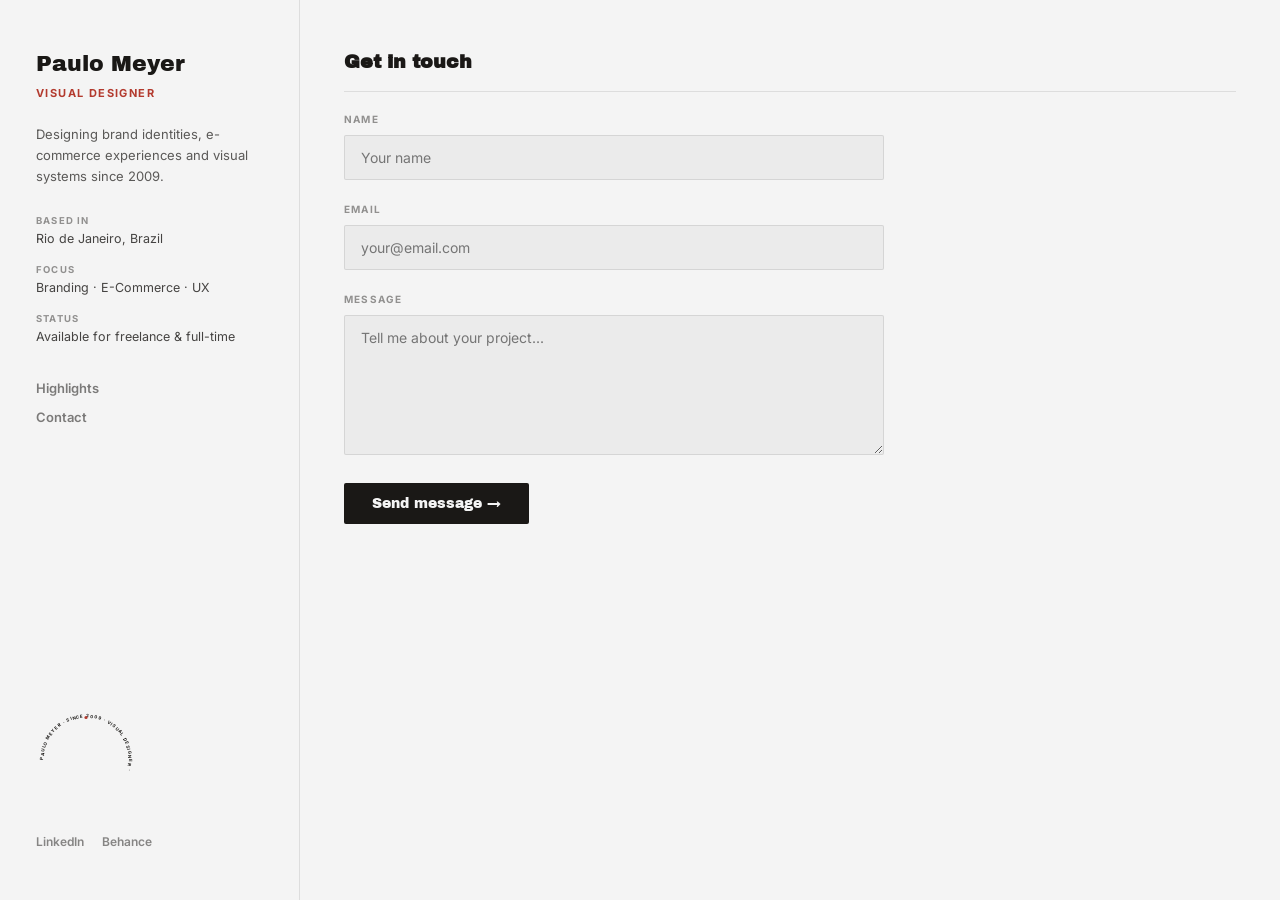
==== contact.html @ 8822cec5 "#atualização claude 25-07" ====
<!DOCTYPE html>
<html lang="en">
<head>
<meta charset="UTF-8">
<meta name="viewport" content="width=device-width, initial-scale=1.0">
<title>Contact — Paulo Meyer</title>
<link rel="preconnect" href="https://fonts.googleapis.com">
<link rel="preconnect" href="https://fonts.gstatic.com" crossorigin>
<link href="https://fonts.googleapis.com/css2?family=Archivo+Black&family=Inter:wght@400;500;600;700&display=swap" rel="stylesheet">
<link rel="stylesheet" href="css/style.css">
</head>
<body>
<div class="shell">
  <aside class="sidebar">
    <div class="sb-top">
      <a href="index.html" class="site-name">Paulo Meyer</a>
      <div class="role">Visual Designer</div>
      <p class="bio">Designing brand identities, e-commerce experiences and visual systems since 2009.</p>
      <div class="sb-meta">
        <span class="k">Based in</span><span>Rio de Janeiro, Brazil</span>
        <span class="k">Focus</span><span>Branding · E-Commerce · UX</span>
        <span class="k">Status</span><span>Available for freelance &amp; full-time</span>
      </div>
      <nav class="sb-nav">
        <a href="index.html#highlights">Highlights</a>
        <!-- <a href="index.html#ux">UX Case Study</a> -->
        <a href="contact.html">Contact</a>
      </nav>
    </div>
    <div class="sb-bottom">
      <div class="stamp" aria-hidden="true">
        <svg viewBox="0 0 160 160" xmlns="http://www.w3.org/2000/svg">
          <path id="circlePath" d="M80,80 m-68,0 a68,68 0 1,1 136,0 a68,68 0 1,1 -136,0" fill="none"/>
          <text><textPath href="#circlePath" startOffset="0%">PAULO MEYER · SINCE 2009 · VISUAL DESIGNER · </textPath></text>
          <circle class="dot" cx="80" cy="12" r="2.5"/>
        </svg>
      </div>
      <div class="socials">
        <a href="https://www.linkedin.com/in/paulo-meyer/" target="_blank" rel="noopener">LinkedIn</a>
        <a href="https://www.behance.net/pxhx" target="_blank" rel="noopener">Behance</a>
      </div>
    </div>
  </aside>
  <main>

    <section style="margin-bottom:0;">
      <div class="section-head">
        <h2>Get in touch</h2>
      </div>
      <form name="contact" method="POST" data-netlify="true" netlify-honeypot="bot-field" class="contact-form">
        <input type="hidden" name="form-name" value="contact">
        <div style="display:none"><label>Skip this: <input name="bot-field"></label></div>

        <div class="form-group">
          <label for="name">Name</label>
          <input type="text" id="name" name="name" required placeholder="Your name">
        </div>

        <div class="form-group">
          <label for="email">Email</label>
          <input type="email" id="email" name="email" required placeholder="your@email.com">
        </div>

        <div class="form-group">
          <label for="message">Message</label>
          <textarea id="message" name="message" rows="6" required placeholder="Tell me about your project..."></textarea>
        </div>

        <button type="submit" class="btn">Send message →</button>
      </form>
    </section>

  </main>
</div>
<script src="js/script.js"></script>
</body>
</html>
---- css/style.css ----
:root{
  --paper:#F4F4F4;
  --paper-deep:#EBEBEB;
  --ink:#1A1816;
  --brick:#B33A2E;
  --line:rgba(26,24,22,0.10);
}
*{box-sizing:border-box; margin:0; padding:0;}
html{scroll-behavior:smooth;}
body{
  background:var(--paper);
  color:var(--ink);
  font-family:'Inter', sans-serif;
  line-height:1.5;
  -webkit-font-smoothing:antialiased;
}
a{color:inherit; text-decoration:none;}

/* ── Layout ── */
.shell{
  display:grid;
  grid-template-columns:300px 1fr;
  min-height:100vh;
}

/* ── Sidebar ── */
.sidebar{
  border-right:1px solid var(--line);
  padding:48px 36px;
  position:sticky;
  top:0;
  height:100vh;
  display:flex;
  flex-direction:column;
  justify-content:space-between;
  overflow-y:auto;
}
a.site-name{
  font-family:'Archivo Black', sans-serif;
  font-size:22px;
  display:block;
  margin-bottom:4px;
  transition:color .2s;
}
a.site-name:hover{color:var(--brick);}
.role{
  font-size:11px;
  font-weight:700;
  text-transform:uppercase;
  letter-spacing:1.4px;
  color:var(--brick);
  margin-bottom:22px;
}
.bio{
  font-size:13px;
  opacity:0.70;
  margin-bottom:26px;
  line-height:1.65;
}
.sb-meta{font-size:12.5px; margin-bottom:4px;}
.sb-meta .k{
  font-weight:700;
  opacity:0.45;
  text-transform:uppercase;
  font-size:9.5px;
  letter-spacing:1.2px;
  display:block;
  margin-top:14px;
  margin-bottom:2px;
}
.sb-meta span{opacity:0.80;}
.sb-nav{margin-top:32px;}
.sb-nav a{
  display:block;
  font-size:13px;
  font-weight:600;
  opacity:0.55;
  margin-bottom:10px;
  transition:opacity .2s, color .2s;
}
.sb-nav a:hover{opacity:1; color:var(--brick);}

/* ── Stamp (spinning circle) ── */
.sb-bottom{margin-top:40px;}

@keyframes spin-stamp{
  from{transform:rotate(0deg);}
  to{transform:rotate(360deg);}
}
.stamp{
  width:100px; height:100px;
  display:flex; align-items:center; justify-content:center;
  margin-bottom:18px;
  cursor:default;
}
.stamp svg{
  width:100%; height:100%;
  animation:spin-stamp 14s linear infinite;
  transform-origin:center;
}
.stamp:hover svg{animation-duration:4s;}
.stamp text{
  font-family:'Inter', sans-serif;
  font-size:7px;
  font-weight:700;
  letter-spacing:1.5px;
  text-transform:uppercase;
  fill:var(--ink);
}
.stamp .dot{fill:var(--brick);}

.socials a{
  font-size:12px;
  font-weight:600;
  opacity:0.50;
  margin-right:14px;
  transition:opacity .2s, color .2s;
}
.socials a:hover{opacity:1; color:var(--brick);}

/* ── Main ── */
main{padding:48px 44px 80px;}
section{margin-bottom:60px;}

.section-head{
  display:flex; justify-content:space-between; align-items:baseline;
  margin-bottom:20px;
  padding-bottom:14px;
  border-bottom:1px solid var(--line);
}
.section-head h2{
  font-family:'Archivo Black', sans-serif;
  font-size:19px;
}
.section-head .tag{
  font-size:11px; font-weight:700; text-transform:uppercase;
  letter-spacing:1.2px; color:var(--brick);
}

/* ── Filter bar ── */
.filter-bar{
  display:flex; gap:8px; flex-wrap:wrap;
  margin-bottom:22px;
}
.filter-btn{
  font-family:'Inter', sans-serif;
  font-size:12px; font-weight:700;
  text-transform:uppercase; letter-spacing:0.8px;
  padding:7px 14px;
  border:1.5px solid var(--line);
  background:transparent; color:var(--ink);
  cursor:pointer; border-radius:2px;
  opacity:0.6; transition:all .18s;
}
.filter-btn:hover{opacity:1; border-color:var(--ink);}
.filter-btn.active{
  background:var(--ink); color:var(--paper);
  border-color:var(--ink); opacity:1;
}

/* ── Grid ── */
.grid{
  display:grid;
  grid-template-columns:repeat(3,1fr);
  gap:14px;
}
.card{
  position:relative; overflow:hidden;
  cursor:pointer; background:var(--paper-deep);
  border:1px solid var(--line); aspect-ratio:4/3;
  display:block; transition:opacity .2s;
}
.card.hidden{display:none;}
.card img{
  width:100%; height:100%;
  object-fit:cover; display:block;
  transition:transform .45s ease;
}
.card:hover img{transform:scale(1.05);}
.card .label{
  position:absolute; left:0; bottom:0; right:0;
  padding:12px 14px;
  background:linear-gradient(to top, rgba(26,24,22,0.88) 0%, rgba(26,24,22,0) 100%);
  color:#F4F4F4;
  opacity:0; transform:translateY(6px);
  transition:opacity .2s ease, transform .2s ease;
}
.card:hover .label{opacity:1; transform:translateY(0);}
.card .label .ptitle{font-weight:700; font-size:13px; line-height:1.2;}
.card .label .ptype{font-size:10px; opacity:0.72; text-transform:uppercase; letter-spacing:0.5px; margin-top:2px;}

/* ── UX placeholder ── */
.ux-slot{
  border:1.5px dashed var(--line);
  padding:52px 32px; text-align:center;
  background:var(--paper-deep);
}
.ux-slot .ux-eyebrow{
  font-size:10px; font-weight:700; text-transform:uppercase;
  letter-spacing:1.4px; color:var(--brick); margin-bottom:10px;
}
.ux-slot h3{font-family:'Archivo Black', sans-serif; font-size:18px; margin-bottom:8px;}
.ux-slot p{font-size:13px; opacity:0.6; max-width:360px; margin:0 auto;}

/* ── CTA ── */
.cta{border-top:1px solid var(--line); padding-top:22px;}
.cta p{font-size:11px; opacity:0.50; margin-bottom:14px; text-transform:uppercase; letter-spacing:1px; font-weight:700;}
.btn{
  display:inline-block;
  font-family:'Archivo Black', sans-serif;
  font-size:14px; padding:13px 28px;
  background:var(--ink); color:var(--paper);
  border-radius:2px; transition:background .2s;
  border:none; cursor:pointer;
}
.btn:hover{background:var(--brick);}

/* ── Project page ── */
.project-back{margin-bottom:40px;}
.project-back a{
  font-size:12px; font-weight:700;
  text-transform:uppercase; letter-spacing:1px;
  opacity:0.45; transition:opacity .2s, color .2s;
}
.project-back a:hover{opacity:1; color:var(--brick);}

.project-header{margin-bottom:48px;}
.project-header h1{
  font-family:'Archivo Black', sans-serif;
  font-size:42px; line-height:1.05;
  margin:14px 0 16px; letter-spacing:-0.5px;
}
.project-header .desc{
  font-size:15px; opacity:0.70;
  max-width:560px; line-height:1.65;
}
.project-tags{display:flex; gap:8px; flex-wrap:wrap; margin-bottom:4px;}
.project-tags span{
  font-size:11px; font-weight:700;
  text-transform:uppercase; letter-spacing:0.8px;
  padding:5px 12px;
  border:1.5px solid var(--line);
  color:var(--ink); opacity:0.70;
}

.project-gallery{display:flex; flex-direction:column; gap:0;}
.project-gallery img{width:100%; display:block;}

/* ── Contact form ── */
.contact-form{max-width:540px;}
.form-group{margin-bottom:22px;}
.form-group label{
  display:block;
  font-size:10px; font-weight:700;
  text-transform:uppercase; letter-spacing:1.2px;
  opacity:0.45; margin-bottom:8px;
}
.form-group input,
.form-group textarea{
  width:100%;
  background:var(--paper-deep);
  border:1.5px solid var(--line);
  padding:13px 16px;
  font-family:'Inter', sans-serif;
  font-size:14px; color:var(--ink);
  border-radius:2px; outline:none;
  transition:border-color .2s;
}
.form-group input:focus,
.form-group textarea:focus{border-color:var(--ink);}
.form-group textarea{resize:vertical; min-height:140px;}

/* ── Responsive ── */
@media(max-width:900px){
  .shell{grid-template-columns:1fr;}
  .sidebar{position:relative; height:auto; border-right:none; border-bottom:1px solid var(--line); padding:32px 24px;}
  main{padding:32px 24px 60px;}
  .grid{grid-template-columns:repeat(2,1fr);}
  .sb-bottom{display:flex; align-items:center; gap:20px; margin-top:28px;}
  .stamp{margin-bottom:0;}
  .project-header h1{font-size:30px;}
}
@media(max-width:520px){.grid{grid-template-columns:1fr;}}
:focus-visible{outline:2px solid var(--brick); outline-offset:3px;}
@media(prefers-reduced-motion:reduce){
  *{transition:none !important;}
  .stamp svg{animation:none !important;}
  html{scroll-behavior:auto;}
}
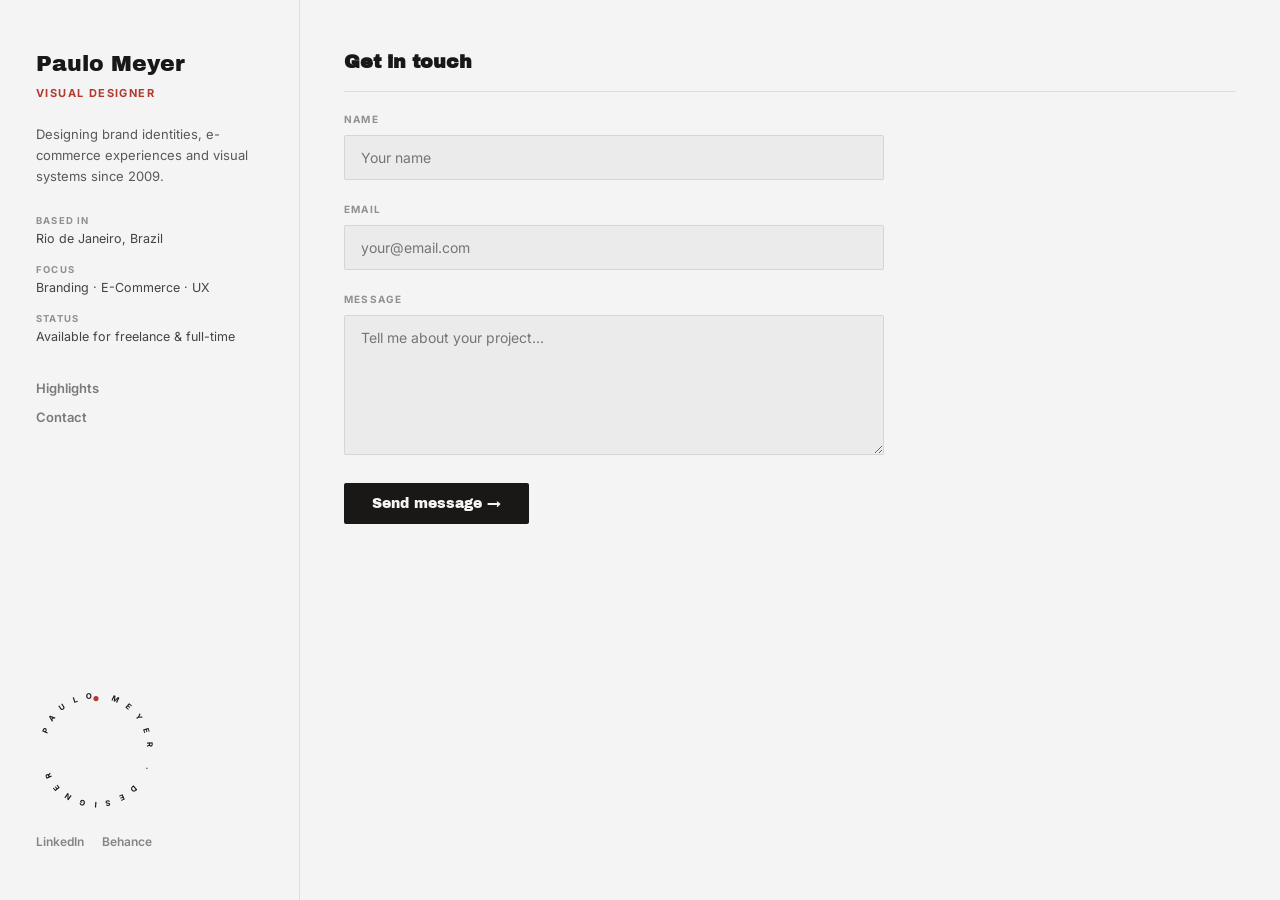
==== commit a521609f: "#atualizações finais 25" ====
--- a/contact.html
+++ b/contact.html
@@ -29,10 +29,10 @@
     </div>
     <div class="sb-bottom">
       <div class="stamp" aria-hidden="true">
-        <svg viewBox="0 0 160 160" xmlns="http://www.w3.org/2000/svg">
-          <path id="circlePath" d="M80,80 m-68,0 a68,68 0 1,1 136,0 a68,68 0 1,1 -136,0" fill="none"/>
-          <text><textPath href="#circlePath" startOffset="0%">PAULO MEYER · SINCE 2009 · VISUAL DESIGNER · </textPath></text>
-          <circle class="dot" cx="80" cy="12" r="2.5"/>
+        <svg viewBox="0 0 140 140" xmlns="http://www.w3.org/2000/svg">
+          <path id="circlePath" d="M70,70 m-60,0 a60,60 0 1,1 120,0 a60,60 0 1,1 -120,0" fill="none"/>
+          <text><textPath href="#circlePath" startOffset="5%">PAULO MEYER · DESIGNER ·</textPath></text>
+          <circle class="dot" cx="70" cy="10" r="3"/>
         </svg>
       </div>
       <div class="socials">
@@ -42,34 +42,26 @@
     </div>
   </aside>
   <main>
-
     <section style="margin-bottom:0;">
-      <div class="section-head">
-        <h2>Get in touch</h2>
-      </div>
+      <div class="section-head"><h2>Get in touch</h2></div>
       <form name="contact" method="POST" data-netlify="true" netlify-honeypot="bot-field" class="contact-form">
         <input type="hidden" name="form-name" value="contact">
-        <div style="display:none"><label>Skip this: <input name="bot-field"></label></div>
-
+        <div style="display:none"><label>Skip: <input name="bot-field"></label></div>
         <div class="form-group">
           <label for="name">Name</label>
           <input type="text" id="name" name="name" required placeholder="Your name">
         </div>
-
         <div class="form-group">
           <label for="email">Email</label>
           <input type="email" id="email" name="email" required placeholder="your@email.com">
         </div>
-
         <div class="form-group">
           <label for="message">Message</label>
           <textarea id="message" name="message" rows="6" required placeholder="Tell me about your project..."></textarea>
         </div>
-
         <button type="submit" class="btn">Send message →</button>
       </form>
     </section>
-
   </main>
 </div>
 <script src="js/script.js"></script>
--- a/css/style.css
+++ b/css/style.css
@@ -89,22 +89,22 @@
   to{transform:rotate(360deg);}
 }
 .stamp{
-  width:100px; height:100px;
+  width:120px; height:120px;
   display:flex; align-items:center; justify-content:center;
   margin-bottom:18px;
   cursor:default;
 }
 .stamp svg{
   width:100%; height:100%;
-  animation:spin-stamp 14s linear infinite;
+  animation:spin-stamp 12s linear infinite;
   transform-origin:center;
 }
-.stamp:hover svg{animation-duration:4s;}
+.stamp:hover svg{animation-duration:3s;}
 .stamp text{
   font-family:'Inter', sans-serif;
-  font-size:7px;
+  font-size:9px;
   font-weight:700;
-  letter-spacing:1.5px;
+  letter-spacing:10px;
   text-transform:uppercase;
   fill:var(--ink);
 }
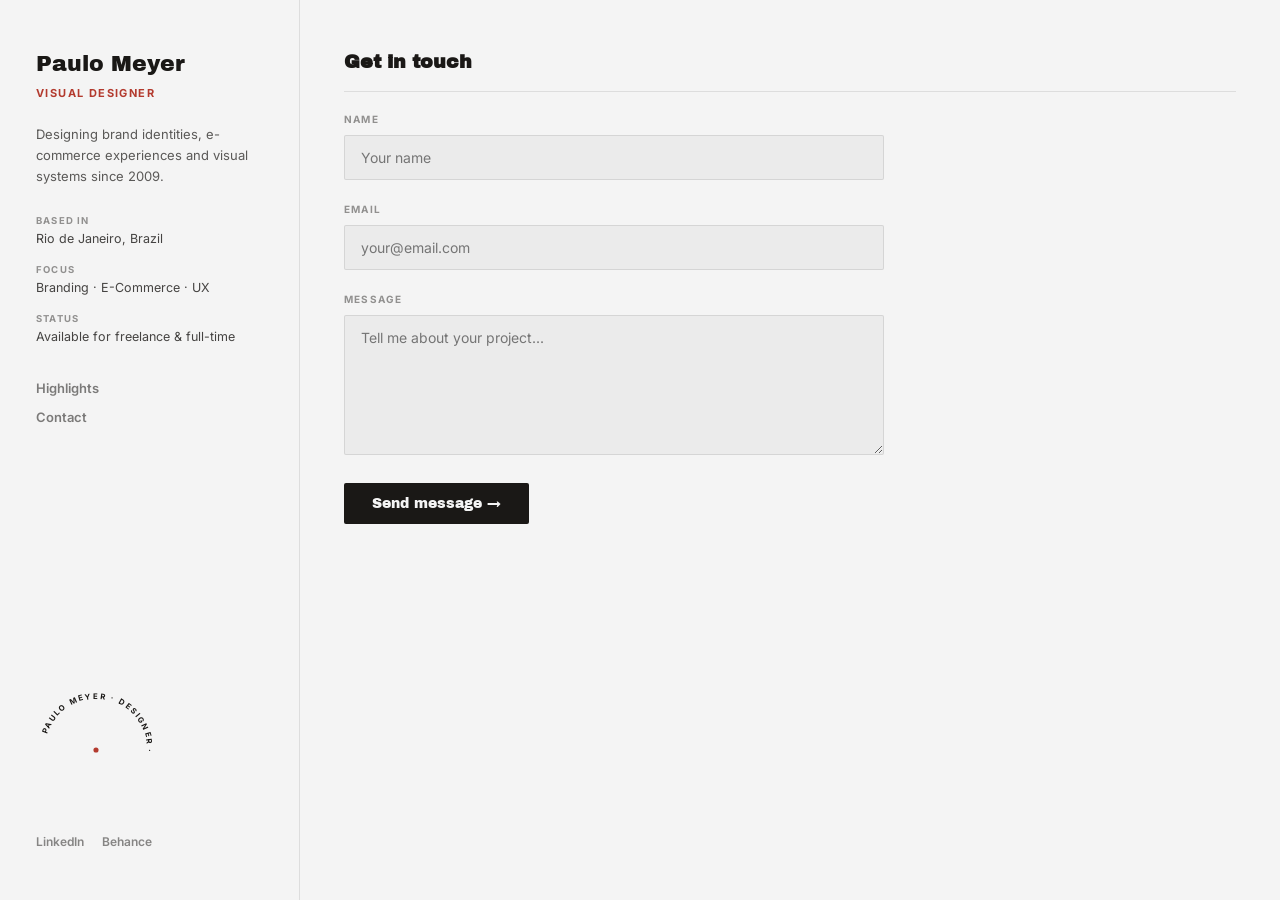
==== commit 76bd2dde: "#alterações" ====
--- a/contact.html
+++ b/contact.html
@@ -32,7 +32,7 @@
         <svg viewBox="0 0 140 140" xmlns="http://www.w3.org/2000/svg">
           <path id="circlePath" d="M70,70 m-60,0 a60,60 0 1,1 120,0 a60,60 0 1,1 -120,0" fill="none"/>
           <text><textPath href="#circlePath" startOffset="5%">PAULO MEYER · DESIGNER ·</textPath></text>
-          <circle class="dot" cx="70" cy="10" r="3"/>
+          <circle class="dot" cx="70" cy="70" r="3"/>
         </svg>
       </div>
       <div class="socials">
--- a/css/style.css
+++ b/css/style.css
@@ -99,12 +99,12 @@
   animation:spin-stamp 12s linear infinite;
   transform-origin:center;
 }
-.stamp:hover svg{animation-duration:3s;}
+.stamp:hover svg{animation-play-state:paused;}
 .stamp text{
   font-family:'Inter', sans-serif;
   font-size:9px;
   font-weight:700;
-  letter-spacing:10px;
+  letter-spacing:2px;
   text-transform:uppercase;
   fill:var(--ink);
 }
@@ -271,6 +271,37 @@
 .form-group textarea:focus{border-color:var(--ink);}
 .form-group textarea{resize:vertical; min-height:140px;}
 
+
+/* ── Fixed buttons (project pages) ── */
+.btn-fixed-wrap{
+  position:fixed;
+  bottom:32px;
+  right:40px;
+  display:flex;
+  flex-direction:column;
+  gap:10px;
+  align-items:flex-end;
+  z-index:50;
+}
+.btn-fixed{
+  font-family:'Archivo Black', sans-serif;
+  font-size:11px;
+  letter-spacing:0.5px;
+  padding:10px 18px;
+  background:var(--ink);
+  color:var(--paper);
+  border:none;
+  cursor:pointer;
+  border-radius:2px;
+  transition:background .2s;
+  display:inline-flex;
+  align-items:center;
+  gap:6px;
+  text-decoration:none;
+  white-space:nowrap;
+}
+.btn-fixed:hover{background:var(--brick); color:var(--paper);}
+
 /* ── Responsive ── */
 @media(max-width:900px){
   .shell{grid-template-columns:1fr;}
